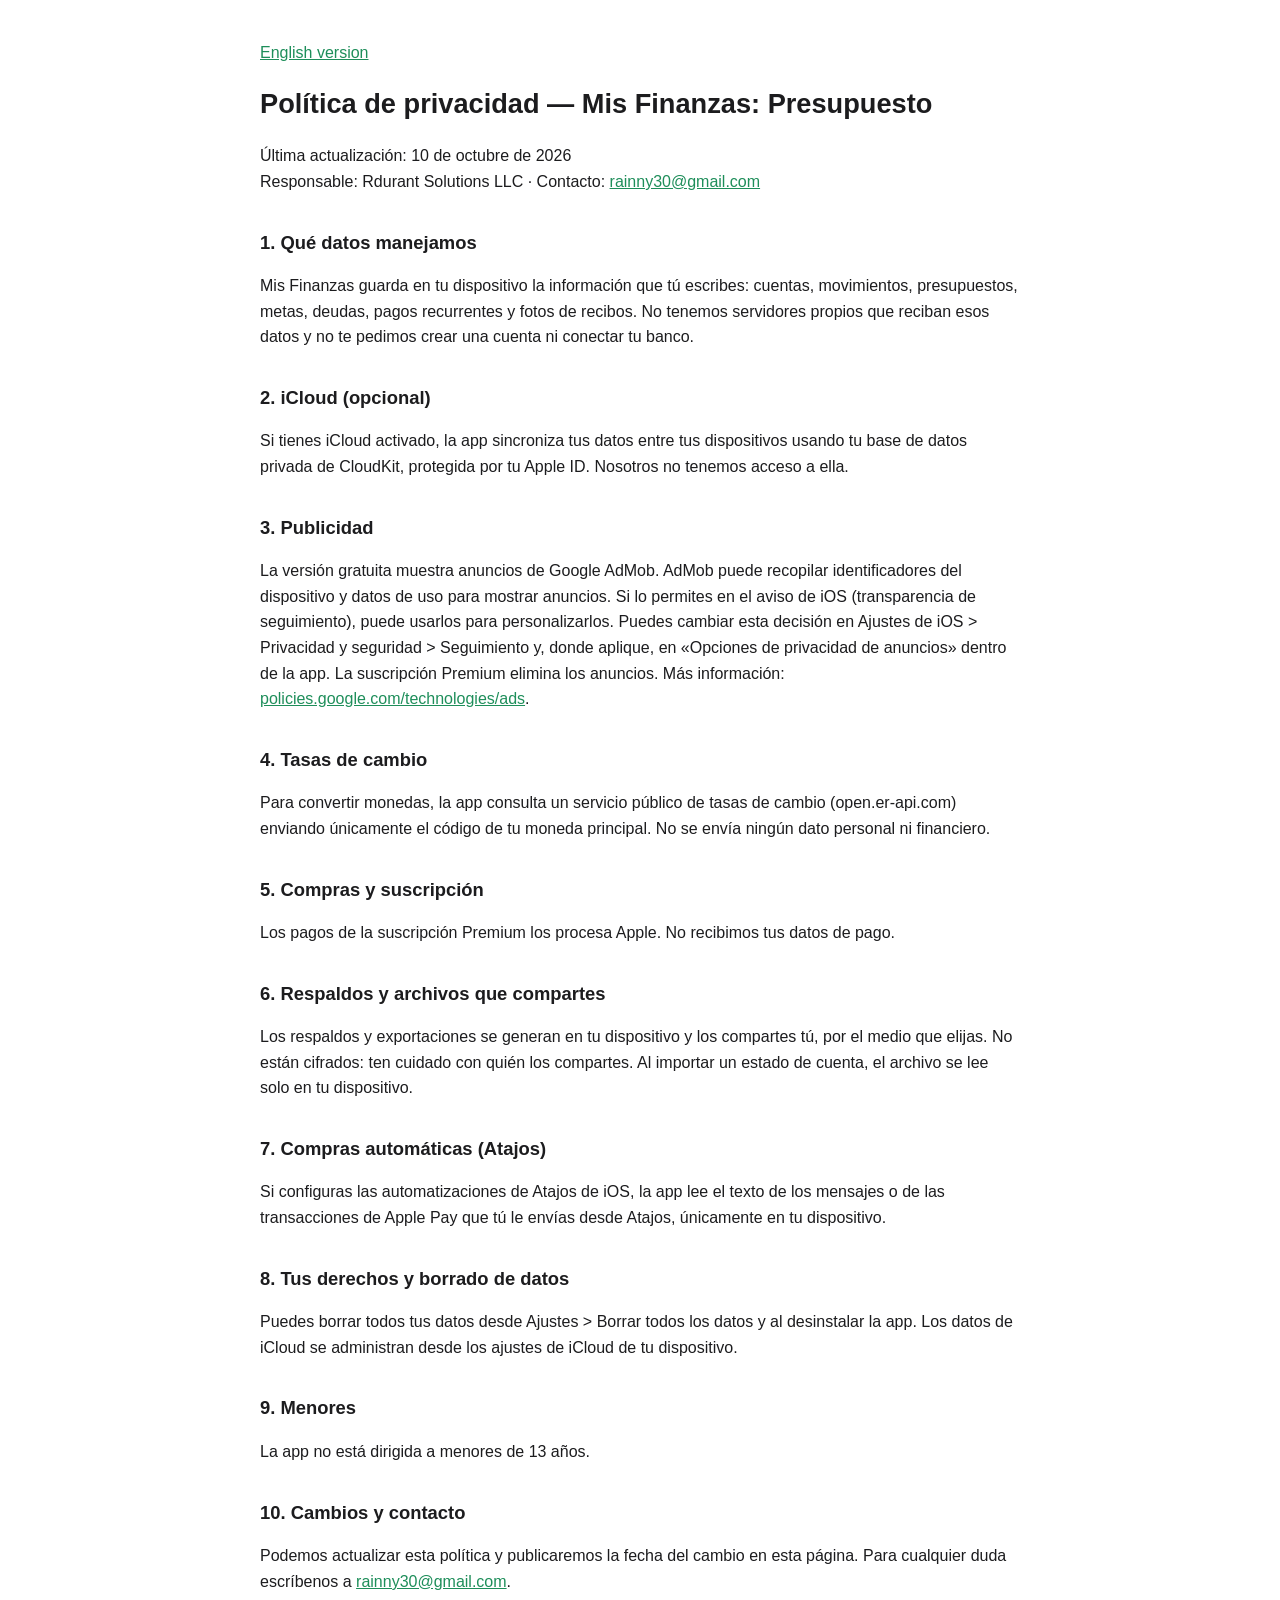
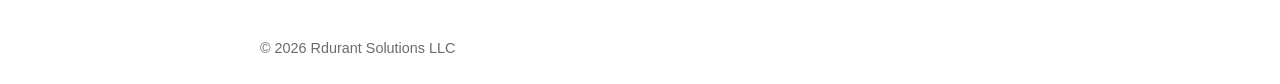
==== privacidad.html @ c2cec77d "Add files via upload" ====
<!doctype html><html lang="es"><head><meta charset="utf-8"><meta name="viewport" content="width=device-width,initial-scale=1"><title>Política de privacidad — Mis Finanzas</title><link rel="stylesheet" href="style.css"></head><body>
<p><a href="privacy.html">English version</a></p>
<h1>Política de privacidad — Mis Finanzas: Presupuesto</h1>
<p>Última actualización: 10 de octubre de 2026<br>Responsable: Rdurant Solutions LLC · Contacto: <a href="mailto:rainny30@gmail.com">rainny30@gmail.com</a></p>
<h2>1. Qué datos manejamos</h2>
<p>Mis Finanzas guarda en tu dispositivo la información que tú escribes: cuentas, movimientos, presupuestos, metas, deudas, pagos recurrentes y fotos de recibos. No tenemos servidores propios que reciban esos datos y no te pedimos crear una cuenta ni conectar tu banco.</p>
<h2>2. iCloud (opcional)</h2>
<p>Si tienes iCloud activado, la app sincroniza tus datos entre tus dispositivos usando tu base de datos privada de CloudKit, protegida por tu Apple ID. Nosotros no tenemos acceso a ella.</p>
<h2>3. Publicidad</h2>
<p>La versión gratuita muestra anuncios de Google AdMob. AdMob puede recopilar identificadores del dispositivo y datos de uso para mostrar anuncios. Si lo permites en el aviso de iOS (transparencia de seguimiento), puede usarlos para personalizarlos. Puedes cambiar esta decisión en Ajustes de iOS &gt; Privacidad y seguridad &gt; Seguimiento y, donde aplique, en «Opciones de privacidad de anuncios» dentro de la app. La suscripción Premium elimina los anuncios. Más información: <a href="https://policies.google.com/technologies/ads">policies.google.com/technologies/ads</a>.</p>
<h2>4. Tasas de cambio</h2>
<p>Para convertir monedas, la app consulta un servicio público de tasas de cambio (open.er-api.com) enviando únicamente el código de tu moneda principal. No se envía ningún dato personal ni financiero.</p>
<h2>5. Compras y suscripción</h2>
<p>Los pagos de la suscripción Premium los procesa Apple. No recibimos tus datos de pago.</p>
<h2>6. Respaldos y archivos que compartes</h2>
<p>Los respaldos y exportaciones se generan en tu dispositivo y los compartes tú, por el medio que elijas. No están cifrados: ten cuidado con quién los compartes. Al importar un estado de cuenta, el archivo se lee solo en tu dispositivo.</p>
<h2>7. Compras automáticas (Atajos)</h2>
<p>Si configuras las automatizaciones de Atajos de iOS, la app lee el texto de los mensajes o de las transacciones de Apple Pay que tú le envías desde Atajos, únicamente en tu dispositivo.</p>
<h2>8. Tus derechos y borrado de datos</h2>
<p>Puedes borrar todos tus datos desde Ajustes &gt; Borrar todos los datos y al desinstalar la app. Los datos de iCloud se administran desde los ajustes de iCloud de tu dispositivo.</p>
<h2>9. Menores</h2>
<p>La app no está dirigida a menores de 13 años.</p>
<h2>10. Cambios y contacto</h2>
<p>Podemos actualizar esta política y publicaremos la fecha del cambio en esta página. Para cualquier duda escríbenos a <a href="mailto:rainny30@gmail.com">rainny30@gmail.com</a>.</p>
<footer>© 2026 Rdurant Solutions LLC</footer></body></html>
---- style.css ----
body{font-family:-apple-system,BlinkMacSystemFont,"Segoe UI",Roboto,sans-serif;line-height:1.6;max-width:760px;margin:0 auto;padding:24px 18px;color:#1c1c1e;background:#fff}
h1{font-size:1.7rem;margin-top:0}h2{font-size:1.15rem;margin-top:1.8em}
a{color:#1e8e5a}.lang{margin:1.2em 0;padding:0;list-style:none}.lang a{margin-right:14px;font-weight:600}
footer{margin-top:3em;color:#6b6b70;font-size:.9rem}
@media (prefers-color-scheme:dark){body{background:#111;color:#f2f2f7}a{color:#4cd48b}}
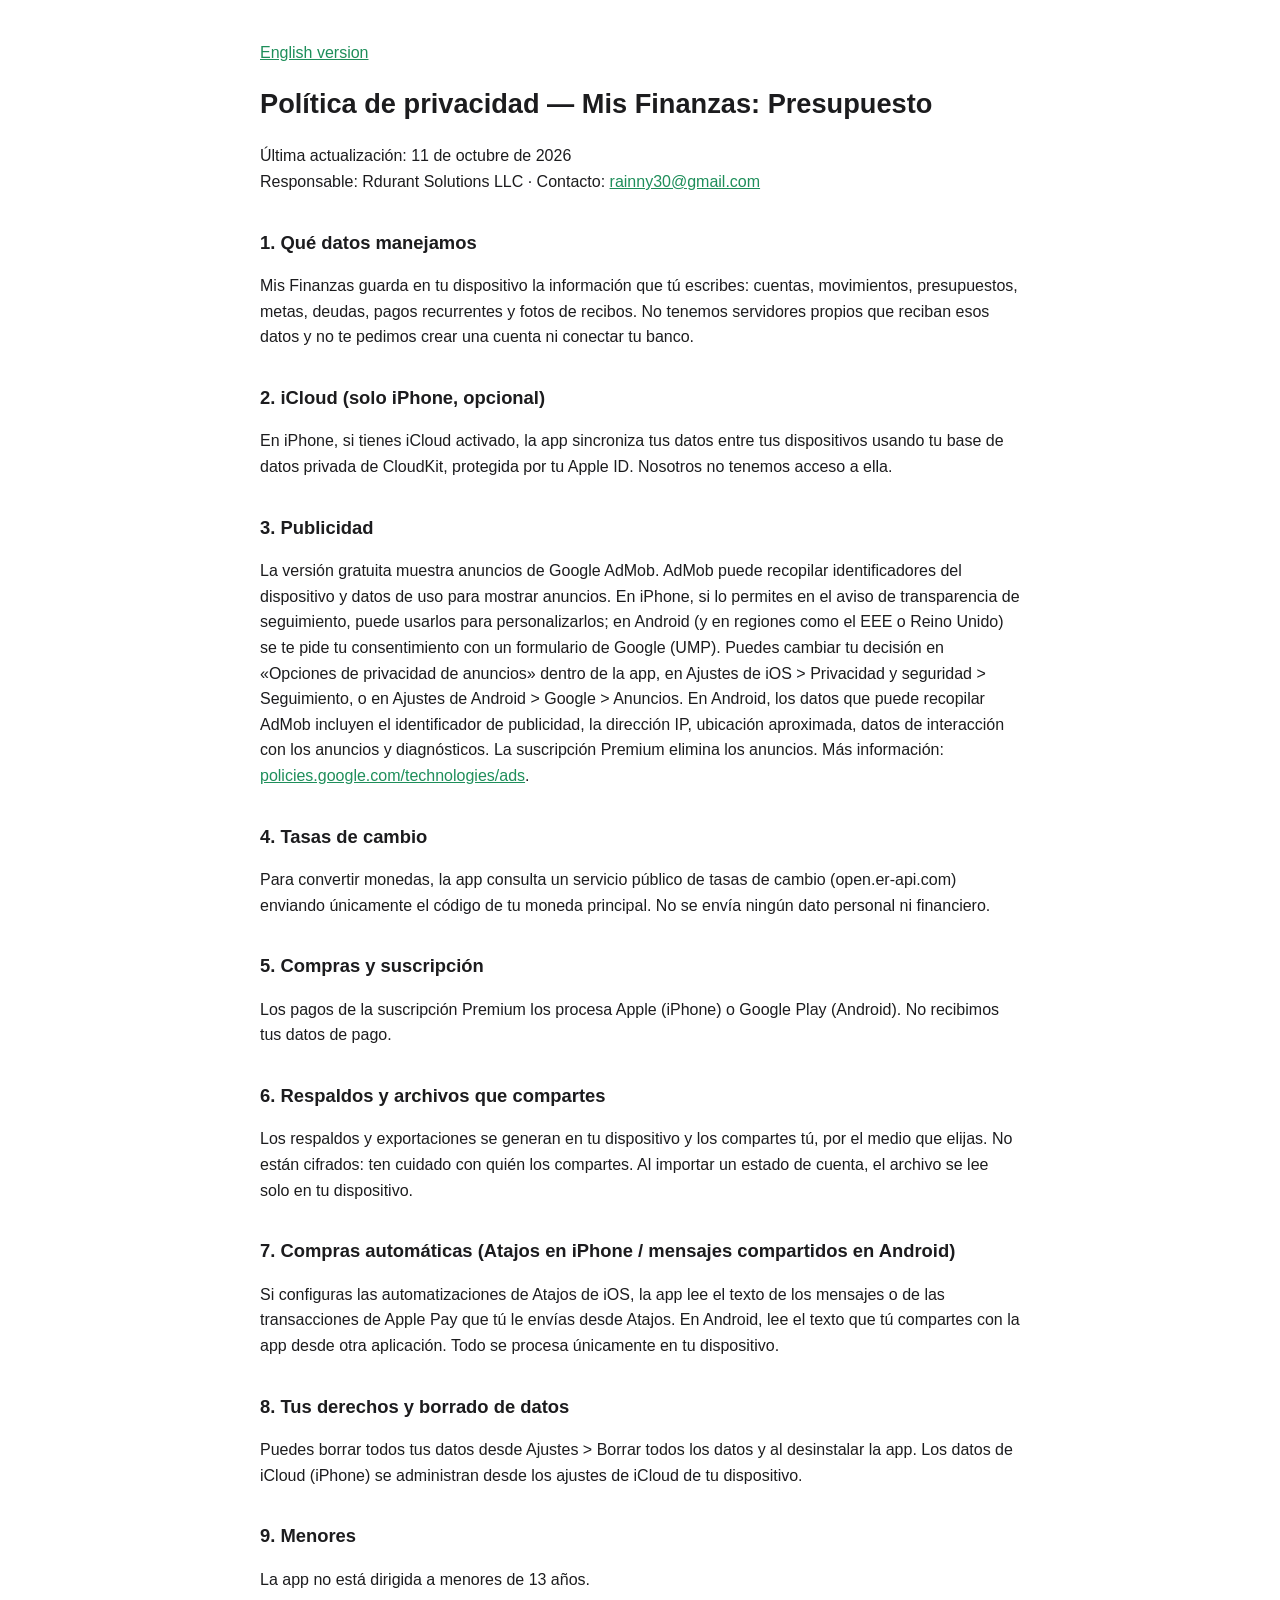
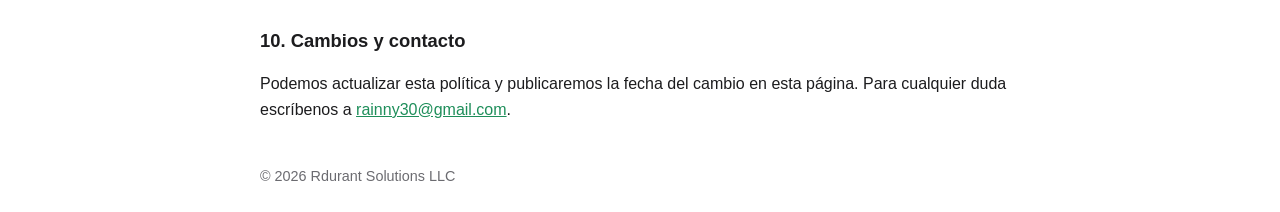
==== commit 6c914e94: "Add files via upload" ====
--- a/privacidad.html
+++ b/privacidad.html
@@ -1,23 +1,23 @@
 <!doctype html><html lang="es"><head><meta charset="utf-8"><meta name="viewport" content="width=device-width,initial-scale=1"><title>Política de privacidad — Mis Finanzas</title><link rel="stylesheet" href="style.css"></head><body>
 <p><a href="privacy.html">English version</a></p>
 <h1>Política de privacidad — Mis Finanzas: Presupuesto</h1>
-<p>Última actualización: 10 de octubre de 2026<br>Responsable: Rdurant Solutions LLC · Contacto: <a href="mailto:rainny30@gmail.com">rainny30@gmail.com</a></p>
+<p>Última actualización: 11 de octubre de 2026<br>Responsable: Rdurant Solutions LLC · Contacto: <a href="mailto:rainny30@gmail.com">rainny30@gmail.com</a></p>
 <h2>1. Qué datos manejamos</h2>
 <p>Mis Finanzas guarda en tu dispositivo la información que tú escribes: cuentas, movimientos, presupuestos, metas, deudas, pagos recurrentes y fotos de recibos. No tenemos servidores propios que reciban esos datos y no te pedimos crear una cuenta ni conectar tu banco.</p>
-<h2>2. iCloud (opcional)</h2>
-<p>Si tienes iCloud activado, la app sincroniza tus datos entre tus dispositivos usando tu base de datos privada de CloudKit, protegida por tu Apple ID. Nosotros no tenemos acceso a ella.</p>
+<h2>2. iCloud (solo iPhone, opcional)</h2>
+<p>En iPhone, si tienes iCloud activado, la app sincroniza tus datos entre tus dispositivos usando tu base de datos privada de CloudKit, protegida por tu Apple ID. Nosotros no tenemos acceso a ella.</p>
 <h2>3. Publicidad</h2>
-<p>La versión gratuita muestra anuncios de Google AdMob. AdMob puede recopilar identificadores del dispositivo y datos de uso para mostrar anuncios. Si lo permites en el aviso de iOS (transparencia de seguimiento), puede usarlos para personalizarlos. Puedes cambiar esta decisión en Ajustes de iOS &gt; Privacidad y seguridad &gt; Seguimiento y, donde aplique, en «Opciones de privacidad de anuncios» dentro de la app. La suscripción Premium elimina los anuncios. Más información: <a href="https://policies.google.com/technologies/ads">policies.google.com/technologies/ads</a>.</p>
+<p>La versión gratuita muestra anuncios de Google AdMob. AdMob puede recopilar identificadores del dispositivo y datos de uso para mostrar anuncios. En iPhone, si lo permites en el aviso de transparencia de seguimiento, puede usarlos para personalizarlos; en Android (y en regiones como el EEE o Reino Unido) se te pide tu consentimiento con un formulario de Google (UMP). Puedes cambiar tu decisión en «Opciones de privacidad de anuncios» dentro de la app, en Ajustes de iOS &gt; Privacidad y seguridad &gt; Seguimiento, o en Ajustes de Android &gt; Google &gt; Anuncios. En Android, los datos que puede recopilar AdMob incluyen el identificador de publicidad, la dirección IP, ubicación aproximada, datos de interacción con los anuncios y diagnósticos. La suscripción Premium elimina los anuncios. Más información: <a href="https://policies.google.com/technologies/ads">policies.google.com/technologies/ads</a>.</p>
 <h2>4. Tasas de cambio</h2>
 <p>Para convertir monedas, la app consulta un servicio público de tasas de cambio (open.er-api.com) enviando únicamente el código de tu moneda principal. No se envía ningún dato personal ni financiero.</p>
 <h2>5. Compras y suscripción</h2>
-<p>Los pagos de la suscripción Premium los procesa Apple. No recibimos tus datos de pago.</p>
+<p>Los pagos de la suscripción Premium los procesa Apple (iPhone) o Google Play (Android). No recibimos tus datos de pago.</p>
 <h2>6. Respaldos y archivos que compartes</h2>
 <p>Los respaldos y exportaciones se generan en tu dispositivo y los compartes tú, por el medio que elijas. No están cifrados: ten cuidado con quién los compartes. Al importar un estado de cuenta, el archivo se lee solo en tu dispositivo.</p>
-<h2>7. Compras automáticas (Atajos)</h2>
-<p>Si configuras las automatizaciones de Atajos de iOS, la app lee el texto de los mensajes o de las transacciones de Apple Pay que tú le envías desde Atajos, únicamente en tu dispositivo.</p>
+<h2>7. Compras automáticas (Atajos en iPhone / mensajes compartidos en Android)</h2>
+<p>Si configuras las automatizaciones de Atajos de iOS, la app lee el texto de los mensajes o de las transacciones de Apple Pay que tú le envías desde Atajos. En Android, lee el texto que tú compartes con la app desde otra aplicación. Todo se procesa únicamente en tu dispositivo.</p>
 <h2>8. Tus derechos y borrado de datos</h2>
-<p>Puedes borrar todos tus datos desde Ajustes &gt; Borrar todos los datos y al desinstalar la app. Los datos de iCloud se administran desde los ajustes de iCloud de tu dispositivo.</p>
+<p>Puedes borrar todos tus datos desde Ajustes &gt; Borrar todos los datos y al desinstalar la app. Los datos de iCloud (iPhone) se administran desde los ajustes de iCloud de tu dispositivo.</p>
 <h2>9. Menores</h2>
 <p>La app no está dirigida a menores de 13 años.</p>
 <h2>10. Cambios y contacto</h2>
